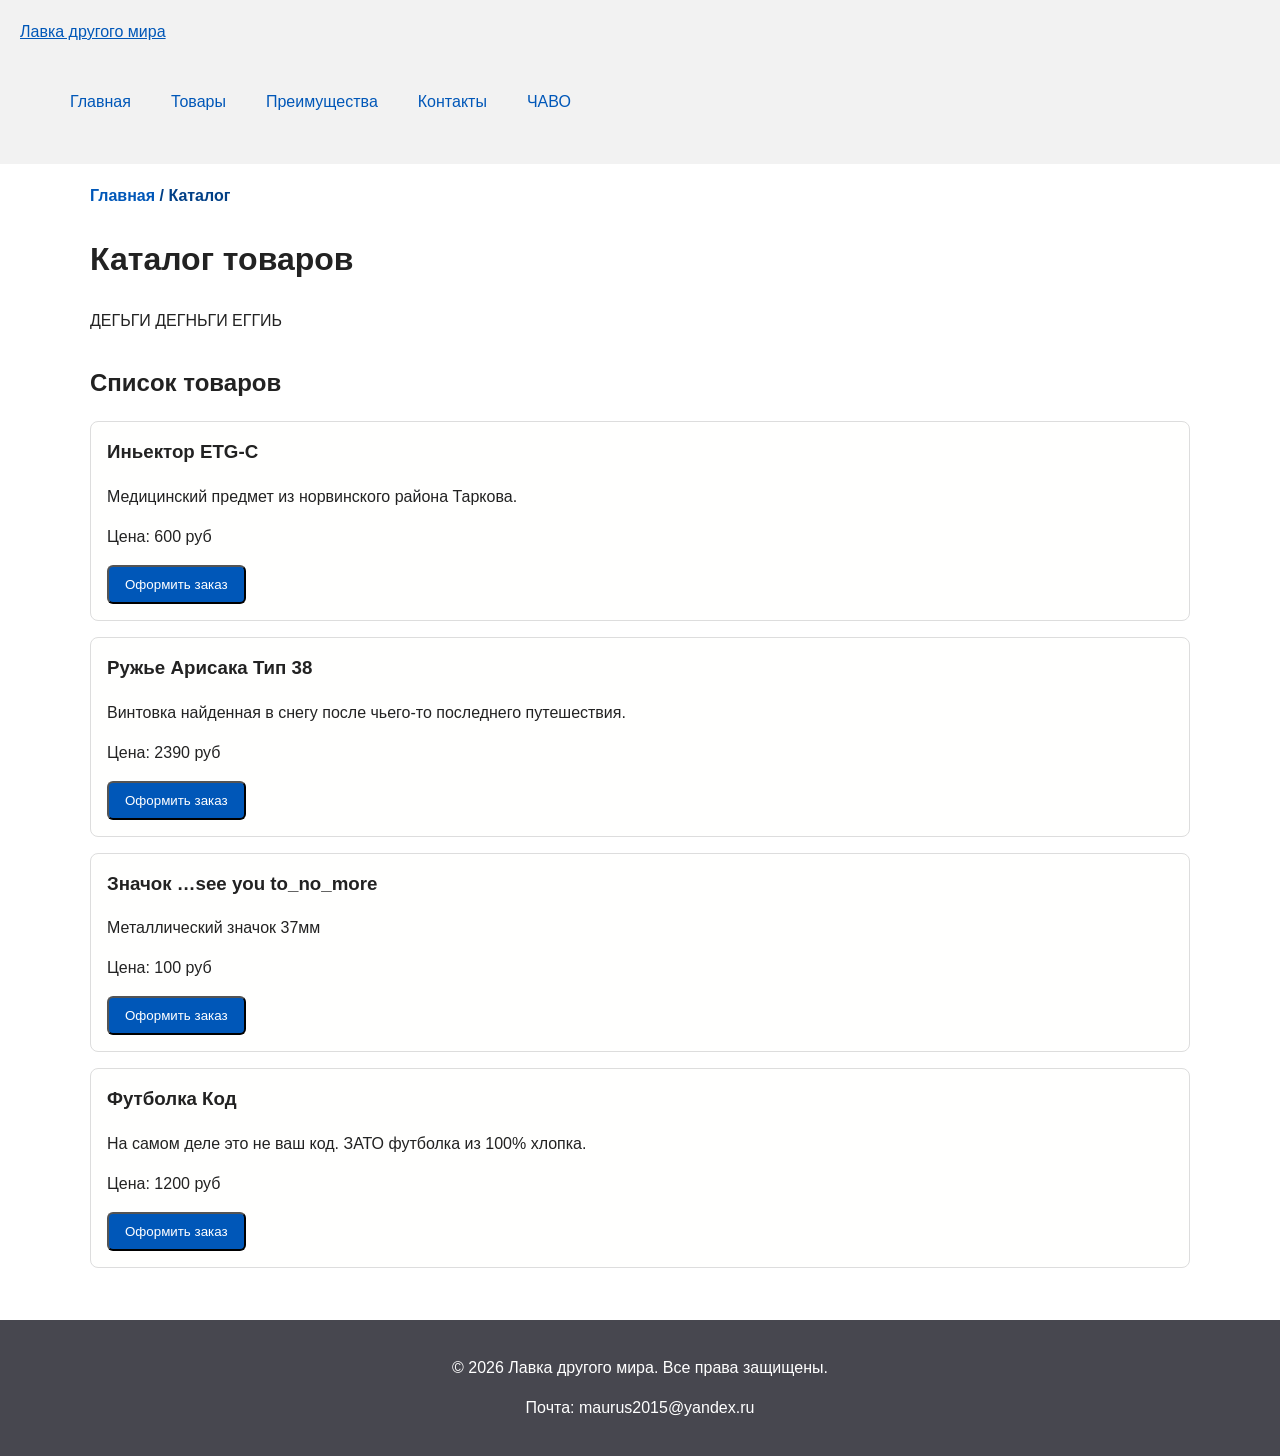
==== catalog.html @ cfc3235e "feat: multipage & hover highlights" ====
<!DOCTYPE html>
<html lang="ru">
<head>
    <meta charset="utf-8" />
    <meta name="viewport" content="width=device-width", initial-scale="1.0" />
    <meta name="description" content="Каталог товаров." />
    <title>Каталог товаров</title>
    <link rel="stylesheet" href="css/style.css" />
</head>
<body>
    <header>
        <div class="site-header">
            <a class="site-olog" href="index.html">Лавка другого мира</a>

            <nav class="site-nav" aria-label="Навигация">
                <ul class="site-nav__list">
                    <li><a href="index.html">Главная</a></li>
                    <li><a href="catalog.html">Товары</a></li>
                    <li><a href="index.html#advantages">Преимущества</a></li>
                    <li><a href="contacts.html">Контакты</a></li>
                    <li><a href="#faq">ЧАВО</a></li>
                </ul>
            </nav>
        </div>
    </header>

    <main>
        <nav class="breadcrumbs" aria-label="Хлебные крошки">
            <a href="index.html">Главная</a>
            <span>Каталог</span>
        </nav>

        <section class="section">
            <h1>Каталог товаров</h1>
            <p>
                ДЕГЬГИ ДЕГНЬГИ ЕГГИЬ
            </p>
        </section>
        <section class="section">
            <h2>Список товаров</h2>

            <article class="product-card">
                <h3>Иньектор ETG-C</h3>
                <p>Медицинский предмет из норвинского района Таркова.</p>
                <p>Цена: 600 руб</p>
                <button class="button product-card__button" type="button" data-product="etgc">Оформить заказ</button>
            </article>
            <article class="product-card">
                <h3>Ружье Арисака Тип 38</h3>
                <p>Винтовка найденная в снегу после чьего-то последнего путешествия.</p>
                <p>Цена: 2390 руб</p>
                <button class="button product-card__button" type="button" data-product="type38">Оформить заказ</button>
            </article>
            <article class="product-card">
                <h3>Значок …see you to_no_more</h3>
                <p>Металлический значок 37мм</p>
                <p>Цена: 100 руб</p>
                <button class="button product-card__button" type="button" data-product="badge1">Оформить заказ</button>
            </article>
            <article class="product-card">
                <h3>Футболка Код</h3>
                <p>На самом деле это не ваш код. ЗАТО футболка из 100% хлопка.</p>
                <p>Цена: 1200 руб</p>
                <button class="button product-card__button" type="button" data-product="shirt1">Оформить заказ</button>
            </article>

        </section>
    </main>

    <footer id="contacts">
        <p>&copy; 2026 Лавка другого мира. Все права защищены.</p>
        <p>Почта: maurus2015@yandex.ru</p>
    </footer>
</body>
</html>
---- css/style.css ----
﻿/*Переменные*/
:root {
    --color-background: #ffffff;
    --color-text: #222222;
    --color-header-background: #f2f2f2;
    --color-header-text: #222222;
    --color-footer-background: #47474f;
    --color-footer-text: #ffffff;
    --color-nav-text: #0057b8; /*#ff00dc;*/
    --color-site-logo: #000000;
    --color-hero-background: #eef5ff;
    --color-product-card-background: #fffffe;
    --color-product-card-border: #dddddd;
    --color-button: #0057b8;
    --color-primary: #0057b8;
    --color-button-hover: #003f86;
    --color-aside-info-border: #0057b8;
    --color-aside-info-background: #f7f7f7;
    --color-modal-backdrop: rgba(0,0,0,0.5);
    --color-form-field-border: #cccccc;
    --color-form-field-error: #b00020;
    --color-form-field-focus: #0057b8;
    --color-success-message-border: #168a2f;
    --color-success-message-background: #eefaf0;
    --color-button-focus: #528dde;
    --color-link-text: #0057b8;
    --color-link-hover: #063c78;
    --color-button-text: #ffffff;
    --radius-button: 6px;
    --container-width: 1100px;
    --space-md: 16px;
}

/*База*/
* {
    box-sizing: border-box;
}

html {
    scroll-behavior: smooth;
}

body {
    margin: 0;
    font-family: Arial, sans-serif;
    line-height: 1.5;
    color: var(--color-text);
    background-color: var(--color-background);
}

h1 {
    color: var(--color-header-text);
    font-size: 32px;
}

/*Общие элементы*/
header,
main,
footer {
    padding: 20px;
}

header {
    background-color: var(--color-header-background);
}

footer {
    background-color: var(--color-footer-background);
    color: var(--color-footer-text);
    text-align: center;
}
a {
    color: var(--color-link-text);
}
    a:hover {
        font-weight: bold;
    }
    a:focus-visible {
        outline: 2px solid var(--color-link-text);
        outline-offset: 3px;
    }
button {
    color: var(--color-button-text);
    background-color: var(--color-button);
    border-radius: var(--radius-button);
}
    button:hover {
        font-weight: bold;
        cursor: pointer;
    }
    button:disabled {
        opacity: 0.6;
        cursor: not-allowed;
    }
/*Компоненты страницы*/
.site-nav__list {
    padding: 0;
    margin: 16px 0 0;
    list-style: none;
    display: flex;
    justify-content: space-between;
    align-items: center;
    width: 14%;
    padding: 30px;
    max-width: 1600px;
}

    .site-nav__list a {
        color: var(--color-nav-text);
        text-decoration: none;
        padding: 20px;
    }

        .site-nav__list a:hover {
            text-decoration: underline;
        }

.site-logo {
    font-weight: bold;
    font-size: 25px;
    text-decoration: none;
    color: var(--color-site-logo);
    padding: 57px;
}

.hero {
    max-width: var(--container-width);
    margin: 0 auto 32px;
    padding: 32px 20px;
    background-color: var(--color-hero-background);
    border-radius: 12px;
}

.section {
    max-width: var(--container-width);
    margin: 0 auto 32px;
}

    .section h2 {
        margin-top: 0;
    }

.product-card {
    margin-bottom: 16px;
    padding: 16px;
    border: 1px solid var(--color-product-card-border);
    border-radius: 8px;
    background-color: var(--color-product-card-background)
}

    .product-card:hover {
        outline: 2px solid var(--color-product-card-border);
    }

    .product-card h3 {
        margin-top: 0;
    }

.button {
    display: inline-block;
    padding: 10px 16px;
    color: var(--color-button-text);
    background-color: var(--color-button);
    text-decoration: none;
    border-radius: var(--radius-button);
}

    .button:hover {
        background-color: var(--color-button-hover);
        
    }

.aside-info {
    max-width: var(--container-width);
    margin: 0 auto 32px;
    padding: 16px;
    border-left: 4px solid var(--color-aside-info-border);
    background-color: var(--color-aside-info-background);
}
/*Модальное окно*/
.order-dialog {
    width: min(100% - 32px, 560px);
    padding: 24px;
    border: none;
    border-radius: 12px;
}

    .order-dialog::backdrop {
        background-color: var(--color-modal-backdrop);
    }

.form-field {
    margin-bottom: 16px;
}

    .form-field label {
        display: block;
        margin-bottom: 6px;
    }

    .form-field input,
    .form-field select,
    .form-field textarea {
        width: 100%;
        padding: 10px 12px;
        border: 1px solid var(--color-form-field-border);
        border-radius: 6px;
        font: inherit;
    }

        .form-field input:hover,
        .form-field select:hover,
        .form-field textarea:hover {
            border-color: var(--color-link-hover);
        }

        .form-field input:focus-visible,
        .form-field select:focus-visible,
        .form-field textarea:focus-visible,
        .form-field button:focus-visible {
            outline: 2px solid var(--color-link-text);
            outline-offset: 3px;
        }

        .form-field input[type="checkbox"] {
            width: auto;
        }

    .form-field small {
        display: block;
        margin-top: 4px;
        color: #666666;
    }

    .form-field input:focus-visible,
    .form-field select:focus-visible,
    .form-field textarea:focus-visible,
    .form-actions button:focus-visible {
        outline: 2px solid var(--color-form-field-focus);
        outline-offset: 2px;
    }

[aria-invalid="true"] {
    border-color: var(--color-form-field-error);
}

.form-actions {
    display: flex;
    gap: 12px;
    margin-top: 20px;
}

.success-message {
    max-width: var(--container-width);
    margin: 24px auto;
    padding: 16px;
    border-left: 4px solid var(--color-success-message-border);
    background-color: var(--color-success-message-background);
}

.button:focus-visible {
    outline: 2px solid var(--color-button-focus);
    outline-offset: 3px;
}

.breadcrumbs {
    max-width: var(--container-width);
    margin: 0 auto var(--space-md);
    font-size: 16px;
    font-weight: bold;
    color: var(--color-button-hover);
}

    .breadcrumbs a {
        color: var(--color-primary);
        text-decoration: none;
    }

    .breadcrumbs span::before {
        content: " / ";
        color: var(--color-button-hover);
    }

:target {
    outline: 2px dashed var(--color-primary);
    outline-offset: 4px;
}
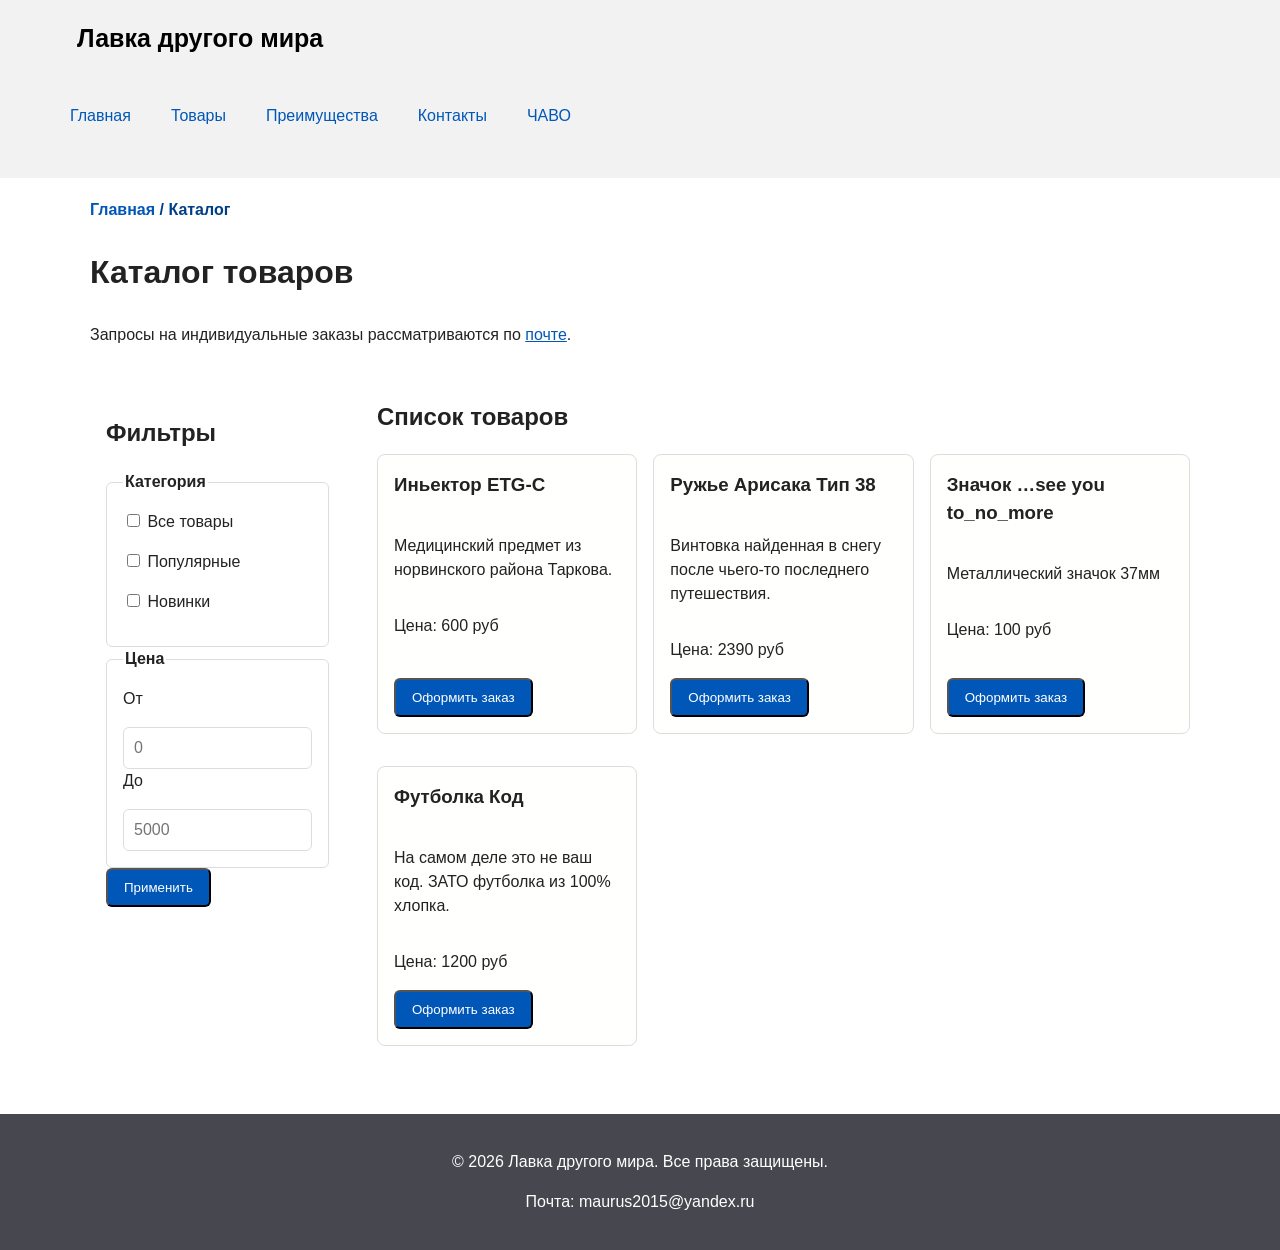
==== commit 3ad22ca4: "feat: add flex navigation and grid catalog layout" ====
--- a/catalog.html
+++ b/catalog.html
@@ -2,15 +2,18 @@
 <html lang="ru">
 <head>
     <meta charset="utf-8" />
-    <meta name="viewport" content="width=device-width", initial-scale="1.0" />
+    <meta name="viewport" content="width=device-width" , initial-scale="1.0" />
     <meta name="description" content="Каталог товаров." />
     <title>Каталог товаров</title>
     <link rel="stylesheet" href="css/style.css" />
+    <meta name="description"
+          content="Купить уникальный и бомбезный мерч разных игровых вселенных" />
+    <script src="js/main.js" defer></script>
 </head>
 <body>
     <header>
         <div class="site-header">
-            <a class="site-olog" href="index.html">Лавка другого мира</a>
+            <a class="site-logo" href="index.html">Лавка другого мира</a>
 
             <nav class="site-nav" aria-label="Навигация">
                 <ul class="site-nav__list">
@@ -33,37 +36,68 @@
         <section class="section">
             <h1>Каталог товаров</h1>
             <p>
-                ДЕГЬГИ ДЕГНЬГИ ЕГГИЬ
+                Запросы на индивидуальные заказы рассматриваются по <a href="contacts.html">почте</a>.
             </p>
         </section>
-        <section class="section">
-            <h2>Список товаров</h2>
+        <section class="catalog-layout">
+            <aside class="catalog-filters">
+                <h2>Фильтры</h2>
+                <form class="filters-form" action="#" method="get">
+                    <fieldset>
+                        <legend>Категория</legend>
+                        <label>
+                            <input type="checkbox" name="category" value="all" />
+                            Все товары
+                        </label>
+                        <label>
+                            <input type="checkbox" name="category" value="popular" />
+                            Популярные
+                        </label>
+                        <label>
+                            <input type="checkbox" name="category" value="new" />
+                            Новинки
+                        </label>
+                    </fieldset>
 
-            <article class="product-card">
-                <h3>Иньектор ETG-C</h3>
-                <p>Медицинский предмет из норвинского района Таркова.</p>
-                <p>Цена: 600 руб</p>
-                <button class="button product-card__button" type="button" data-product="etgc">Оформить заказ</button>
-            </article>
-            <article class="product-card">
-                <h3>Ружье Арисака Тип 38</h3>
-                <p>Винтовка найденная в снегу после чьего-то последнего путешествия.</p>
-                <p>Цена: 2390 руб</p>
-                <button class="button product-card__button" type="button" data-product="type38">Оформить заказ</button>
-            </article>
-            <article class="product-card">
-                <h3>Значок …see you to_no_more</h3>
-                <p>Металлический значок 37мм</p>
-                <p>Цена: 100 руб</p>
-                <button class="button product-card__button" type="button" data-product="badge1">Оформить заказ</button>
-            </article>
-            <article class="product-card">
-                <h3>Футболка Код</h3>
-                <p>На самом деле это не ваш код. ЗАТО футболка из 100% хлопка.</p>
-                <p>Цена: 1200 руб</p>
-                <button class="button product-card__button" type="button" data-product="shirt1">Оформить заказ</button>
-            </article>
-
+                    <fieldset>
+                        <legend>Цена</legend>
+                        <label for="price-from">От</label>
+                        <input id="price-form" name="price-form" type="number" min="0" placeholder="0" />
+                        <label for="price-to">До</label>
+                        <input id="price-to" name="price-to" type="number" min="0" placeholder="5000" />
+                    </fieldset>
+                    <button class="button" type="submit">Применить</button>
+                </form>
+            </aside>
+            <section class="catalog-products">
+                <h2>Список товаров</h2>
+                <div class="products-grid">
+                    <article class="product-card">
+                        <h3>Иньектор ETG-C</h3>
+                        <p>Медицинский предмет из норвинского района Таркова.</p>
+                        <p>Цена: 600 руб</p>
+                        <button class="button product-card__button" type="button" data-product="etgc">Оформить заказ</button>
+                    </article>
+                    <article class="product-card">
+                        <h3>Ружье Арисака Тип 38</h3>
+                        <p>Винтовка найденная в снегу после чьего-то последнего путешествия.</p>
+                        <p>Цена: 2390 руб</p>
+                        <button class="button product-card__button" type="button" data-product="type38">Оформить заказ</button>
+                    </article>
+                    <article class="product-card">
+                        <h3>Значок …see you to_no_more</h3>
+                        <p>Металлический значок 37мм</p>
+                        <p>Цена: 100 руб</p>
+                        <button class="button product-card__button" type="button" data-product="badge1">Оформить заказ</button>
+                    </article>
+                    <article class="product-card">
+                        <h3>Футболка Код</h3>
+                        <p>На самом деле это не ваш код. ЗАТО футболка из 100% хлопка.</p>
+                        <p>Цена: 1200 руб</p>
+                        <button class="button product-card__button" type="button" data-product="shirt1">Оформить заказ</button>
+                    </article>
+                </div>
+            </section>
         </section>
     </main>
 
--- a/css/style.css
+++ b/css/style.css
@@ -29,6 +29,7 @@
     --radius-button: 6px;
     --container-width: 1100px;
     --space-md: 16px;
+    --space-lg: 32px;
 }
 
 /*База*/
@@ -145,7 +146,9 @@
     padding: 16px;
     border: 1px solid var(--color-product-card-border);
     border-radius: 8px;
-    background-color: var(--color-product-card-background)
+    background-color: var(--color-product-card-background);
+    display: flex;
+    flex-direction: column;
 }
 
     .product-card:hover {
@@ -155,6 +158,17 @@
     .product-card h3 {
         margin-top: 0;
     }
+
+    .product-card .button {
+        margin-top: auto;
+        align-self: flex-start;
+    }
+
+.products-grid {
+    display: grid;
+    grid-template-columns: repeat(3, 1fr);
+    gap: var(--space-md);
+}
 
 .button {
     display: inline-block;
@@ -176,6 +190,48 @@
     padding: 16px;
     border-left: 4px solid var(--color-aside-info-border);
     background-color: var(--color-aside-info-background);
+}
+
+/*каталог*/
+.catalog-layout {
+    max-width: var(--container-width);
+    margin: 0 auto var(--space-lg);
+    display: grid;
+    grid-template-columns: 255px 1fr;
+    grid-template-areas: "filters products";
+    gap: var(--space-lg);
+}
+
+.catalog-filters {
+    grid-area: filters;
+    padding: var(--space-md);
+    border: 1px solid 2px;
+    border-radius: var(--radius-button);
+    background-color: var(--color-surface);
+}
+.catalog-products {
+    grid-area: products;
+}
+/*фильтры*/
+.filters-form fieldset {
+    margin: 0;
+    padding: var(--space-md);
+    border: 1px solid var(--color-product-card-border);
+    border-radius: var(--radius-button);
+}
+.filters-form legend {
+    font-weight: 700;
+}
+.filters-form label {
+    display: block;
+    margin-bottom: var(--space-md);
+}
+.filters-form input[type="number"] {
+    width: 100%;
+    padding: 8px 10px;
+    border: 1px solid var(--color-product-card-border);
+    border-radius: var(--radius-button);
+    font: inherit;
 }
 /*Модальное окно*/
 .order-dialog {
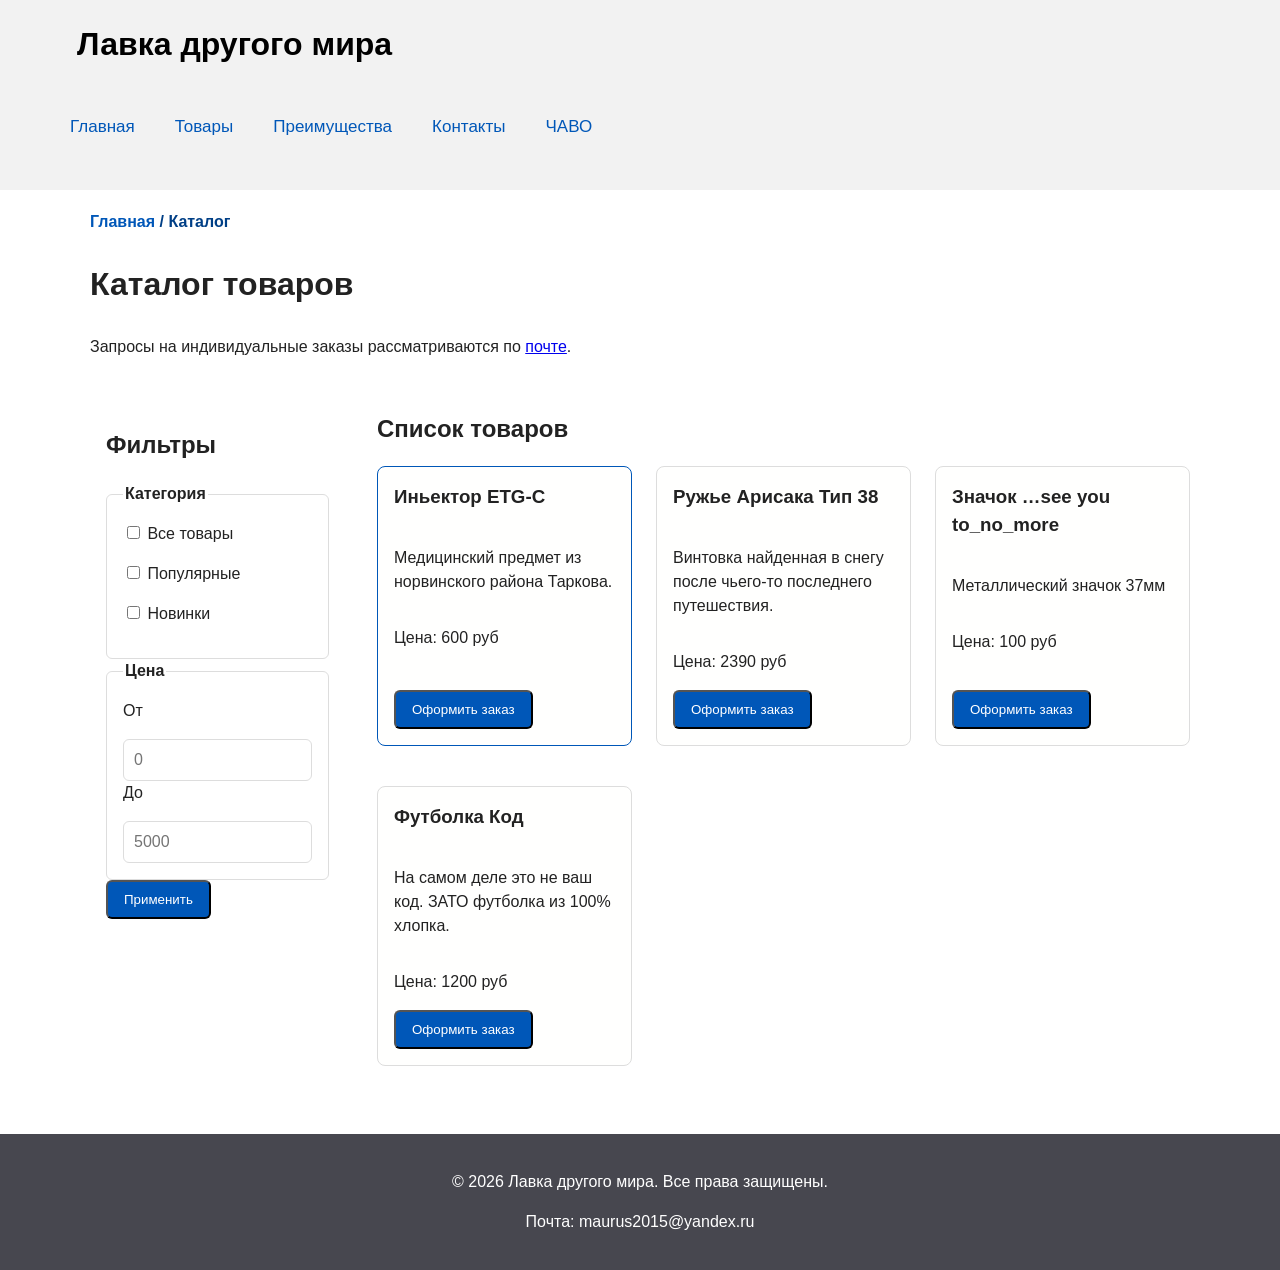
==== commit 22bda949: "refactor: apply BEM naming to CSS classes" ====
--- a/catalog.html
+++ b/catalog.html
@@ -11,17 +11,28 @@
     <script src="js/main.js" defer></script>
 </head>
 <body>
-    <header>
-        <div class="site-header">
-            <a class="site-logo" href="index.html">Лавка другого мира</a>
-
+    <header class="site-header">
+        <div class="site-header__inner">
+            <span class="site-header__logo">Лавка другого мира</span>
             <nav class="site-nav" aria-label="Навигация">
                 <ul class="site-nav__list">
-                    <li><a href="index.html">Главная</a></li>
-                    <li><a href="catalog.html">Товары</a></li>
-                    <li><a href="index.html#advantages">Преимущества</a></li>
-                    <li><a href="contacts.html">Контакты</a></li>
-                    <li><a href="#faq">ЧАВО</a></li>
+                    <li class="site-nav__item">
+                        <a class="site-nav__link site-nav__link--active" href="index.html">
+                            Главная
+                        </a>
+                    </li>
+                    <li class="site-nav__item">
+                        <a class="site-nav__link" href="catalog.html">Товары</a>
+                    </li>
+                    <li class="site-nav__item">
+                        <a class="site-nav__link" href="#advantages">Преимущества</a>
+                    </li>
+                    <li class="site-nav__item">
+                        <a class="site-nav__link" href="contacts.html">Контакты</a>
+                    </li>
+                    <li class="site-nav__item">
+                        <a class="site-nav__link" href="#faq">ЧАВО</a>
+                    </li>
                 </ul>
             </nav>
         </div>
@@ -29,9 +40,12 @@
 
     <main>
         <nav class="breadcrumbs" aria-label="Хлебные крошки">
-            <a href="index.html">Главная</a>
-            <span>Каталог</span>
+            <a class="breadcrumbs__link" href="index.html">Главная</a>
+            <span class="breadcrumbs__current">Каталог</span>
         </nav>
+        <p class="success-message" id="success-message" hidden>
+            Заказ оформлен! Ожидайте звонка или письма.
+        </p>
 
         <section class="section">
             <h1>Каталог товаров</h1>
@@ -72,33 +86,106 @@
             <section class="catalog-products">
                 <h2>Список товаров</h2>
                 <div class="products-grid">
-                    <article class="product-card">
-                        <h3>Иньектор ETG-C</h3>
-                        <p>Медицинский предмет из норвинского района Таркова.</p>
-                        <p>Цена: 600 руб</p>
-                        <button class="button product-card__button" type="button" data-product="etgc">Оформить заказ</button>
+                    <article class="product-card product-card--featured">
+                        <h3 class="product-card__title">Иньектор ETG-C</h3>
+                        <p class="product-card__description">Медицинский предмет из норвинского района Таркова.</p>
+                        <p class="product-card__price">Цена: 600 руб</p>
+                        <button class="button product-card__button"
+                                type="button"
+                                data-product="etgc">
+                            Оформить заказ
+                        </button>
                     </article>
                     <article class="product-card">
-                        <h3>Ружье Арисака Тип 38</h3>
-                        <p>Винтовка найденная в снегу после чьего-то последнего путешествия.</p>
-                        <p>Цена: 2390 руб</p>
-                        <button class="button product-card__button" type="button" data-product="type38">Оформить заказ</button>
+                        <h3 class="product-card__title">Ружье Арисака Тип 38</h3>
+                        <p class="product-card__description">Винтовка найденная в снегу после чьего-то последнего путешествия.</p>
+                        <p class="product-card__price">Цена: 2390 руб</p>
+                        <button class="button product-card__button"
+                                type="button"
+                                data-product="type38">
+                            Оформить заказ
+                        </button>
                     </article>
                     <article class="product-card">
-                        <h3>Значок …see you to_no_more</h3>
-                        <p>Металлический значок 37мм</p>
-                        <p>Цена: 100 руб</p>
-                        <button class="button product-card__button" type="button" data-product="badge1">Оформить заказ</button>
+                        <h3 class="product-card__title">Значок …see you to_no_more</h3>
+                        <p class="product-card__description">Металлический значок 37мм</p>
+                        <p class="product-card__price">Цена: 100 руб</p>
+                        <button class="button product-card__button"
+                                type="button"
+                                data-product="badge1">
+                            Оформить заказ
+                        </button>
                     </article>
                     <article class="product-card">
-                        <h3>Футболка Код</h3>
-                        <p>На самом деле это не ваш код. ЗАТО футболка из 100% хлопка.</p>
-                        <p>Цена: 1200 руб</p>
-                        <button class="button product-card__button" type="button" data-product="shirt1">Оформить заказ</button>
+                        <h3 class="product-card__title">Футболка Код</h3>
+                        <p class="product-card__description">На самом деле это не ваш код. ЗАТО футболка из 100% хлопка.</p>
+                        <p class="product-card__price">Цена: 1200 руб</p>
+                        <button class="button product-card__button"
+                                type="button"
+                                data-product="shirt1">
+                            Оформить заказ
+                        </button>
                     </article>
                 </div>
             </section>
         </section>
+        <dialog class="order-dialog" id="order-dialog" aria-labelledby="order-dialog-title">
+            <h2 id="order-dialog-title">Оформление заказа</h2>
+            <form class="order-form" id="order-form" action="#" method="post" novalidate>
+                <input id="selected-product" name="selected-product" type="hidden">
+                <div class="order-form__field">
+                    <label class="order-form__label" for="order-name">Имя</label>
+                    <input class="order-form__input"
+                           id="order-name"
+                           name="name"
+                           type="text"
+                           placeholder="Введите ваше имя"
+                           minlength="2"
+                           autocomplete="given-name" />
+                </div>
+                <div class="order-form__field">
+                    <label class="order-form__label" for="order-email">E-mail</label>
+                    <input class="order-form__input"
+                           id="order-email"
+                           name="email"
+                           type="email"
+                           placeholder="example@mail.ru"
+                           autocomplete="email" />
+                </div>
+                <div class="order-form__field">
+                    <label class="order-form__label" for="order-phone">Телефон</label>
+                    <input class="order-form__input"
+                           id="order-phone"
+                           name="phone"
+                           type="tel"
+                           inputmode="tel"
+                           placeholder="+7(900) 000-00-00"
+                           pattern="^\+7 ?\(?\d{3}\)? ?\d{3}-?\d{2}-?\d{2}$" />
+                </div>
+                <div class="order-form__field">
+                    <label class="order-form__label" for="order-comment">Комментарий</label>
+                    <textarea class="order-form__textarea"
+                              id="order-comment"
+                              name="comment"
+                              rows="4"
+                              placeholder="Укажите дополнительную информацию"></textarea>
+                </div>
+                <div class="order-form__field form-field--checkbox">
+                    <label>
+                        <input class="order-form__checkbox"
+                               id="order-agreement"
+                               name="agreement"
+                               type="checkbox"
+                               required />Я согласен-(а) на обработку данных
+                    </label>
+                </div>
+                <div class="order-form__actions">
+                    <button class="button button--secondary" type="button" id="close-order-dialog">Закрыть</button>
+                    <button class="button button--primary" type="submit">Отправить заявку</button>
+                </div>
+            </form>
+        </dialog>
+
     </main>
 
     <footer id="contacts">
--- a/css/style.css
+++ b/css/style.css
@@ -1,31 +1,27 @@
 ﻿/*Переменные*/
 :root {
+    --color-white: #ffffff;
     --color-background: #ffffff;
     --color-text: #222222;
     --color-header-background: #f2f2f2;
-    --color-header-text: #222222;
     --color-footer-background: #47474f;
     --color-footer-text: #ffffff;
-    --color-nav-text: #0057b8; /*#ff00dc;*/
+    --color-primary: #0057b8;
     --color-site-logo: #000000;
     --color-hero-background: #eef5ff;
     --color-product-card-background: #fffffe;
     --color-product-card-border: #dddddd;
-    --color-button: #0057b8;
-    --color-primary: #0057b8;
-    --color-button-hover: #003f86;
-    --color-aside-info-border: #0057b8;
+    --color-primary-hover: #003f86;
     --color-aside-info-background: #f7f7f7;
     --color-modal-backdrop: rgba(0,0,0,0.5);
     --color-form-field-border: #cccccc;
     --color-form-field-error: #b00020;
-    --color-form-field-focus: #0057b8;
     --color-success-message-border: #168a2f;
     --color-success-message-background: #eefaf0;
-    --color-button-focus: #528dde;
-    --color-link-text: #0057b8;
-    --color-link-hover: #063c78;
-    --color-button-text: #ffffff;
+    --color-accessibility-focus: #ff8d01;
+    --color-form-field-border: #063c78;
+    --color-discount-border: #49c159;
+    --color-featured-border: #0057b8;
     --radius-button: 6px;
     --container-width: 1100px;
     --space-md: 16px;
@@ -47,42 +43,57 @@
     line-height: 1.5;
     color: var(--color-text);
     background-color: var(--color-background);
+    min-height: 100vh;
+    display: flex;
+    flex-direction: column;
 }
 
 h1 {
-    color: var(--color-header-text);
+    color: var(--color-text);
     font-size: 32px;
 }
 
 /*Общие элементы*/
-header,
+.site-header,
 main,
 footer {
     padding: 20px;
 }
 
-header {
+.site-header {
     background-color: var(--color-header-background);
+}
+.site-header__logo {
+    font-weight: bold;
+    font-size: 32px;
+    text-decoration: none;
+    color: var(--color-site-logo);
+    padding: 57px;
 }
 
 footer {
     background-color: var(--color-footer-background);
     color: var(--color-footer-text);
     text-align: center;
-}
-a {
-    color: var(--color-link-text);
-}
-    a:hover {
+    margin-top: auto;
+}
+.site-nav {
+    color: var(--color-primary);
+    font-size: 17px;
+}
+.site-nav__link {
+    color: var(--color-primary);
+}
+    .site-nav__link:hover {
         font-weight: bold;
     }
-    a:focus-visible {
-        outline: 2px solid var(--color-link-text);
+    .site-nav__link:focus-visible {
+        outline: 2px solid var(--color-primary);
         outline-offset: 3px;
     }
 button {
-    color: var(--color-button-text);
-    background-color: var(--color-button);
+    color: var(--color-white);
+    background-color: var(--color-primary);
     border-radius: var(--radius-button);
 }
     button:hover {
@@ -106,23 +117,15 @@
     max-width: 1600px;
 }
 
-    .site-nav__list a {
+    .site-nav__list .site-nav__link {
         color: var(--color-nav-text);
         text-decoration: none;
         padding: 20px;
     }
 
-        .site-nav__list a:hover {
+        .site-nav__list .site-nav__link:hover {
             text-decoration: underline;
         }
-
-.site-logo {
-    font-weight: bold;
-    font-size: 25px;
-    text-decoration: none;
-    color: var(--color-site-logo);
-    padding: 57px;
-}
 
 .hero {
     max-width: var(--container-width);
@@ -142,8 +145,8 @@
     }
 
 .product-card {
-    margin-bottom: 16px;
-    padding: 16px;
+    margin-bottom: var(--space-md);
+    padding: var(--space-md);
     border: 1px solid var(--color-product-card-border);
     border-radius: 8px;
     background-color: var(--color-product-card-background);
@@ -155,6 +158,10 @@
         outline: 2px solid var(--color-product-card-border);
     }
 
+    .product-card--featured:hover {
+        outline: 2px solid var(--color-featured-border);
+    }
+
     .product-card h3 {
         margin-top: 0;
     }
@@ -164,31 +171,51 @@
         align-self: flex-start;
     }
 
+    .product-card--featured {
+        border-color: var(--color-featured-border);
+    }
+    
+    .product-card--discount {
+        border-color: var(--color-discount-border);
+    }
+
+    .product-card__title {
+        color: var(--color-text);
+    }
+
+    .product-card__description {
+        color: var(--color-text);
+    }
+
+    .product-card__price {
+        font-weight: 500;
+    }
+
 .products-grid {
     display: grid;
     grid-template-columns: repeat(3, 1fr);
-    gap: var(--space-md);
+    gap: 24px;
 }
 
 .button {
     display: inline-block;
     padding: 10px 16px;
-    color: var(--color-button-text);
-    background-color: var(--color-button);
+    color: var(--color-white);
+    background-color: var(--color-primary);
     text-decoration: none;
     border-radius: var(--radius-button);
 }
 
     .button:hover {
-        background-color: var(--color-button-hover);
-        
+        background-color: var(--color-primary-hover);
+        font-weight: bold;
     }
 
 .aside-info {
     max-width: var(--container-width);
     margin: 0 auto 32px;
     padding: 16px;
-    border-left: 4px solid var(--color-aside-info-border);
+    border-left: 4px solid var(--color-primary);
     background-color: var(--color-aside-info-background);
 }
 
@@ -245,18 +272,22 @@
         background-color: var(--color-modal-backdrop);
     }
 
-.form-field {
+.order-dialog__title {
+    margin-top: 0;
+}
+
+.order-form__field {
     margin-bottom: 16px;
 }
 
-    .form-field label {
+    .order-form__label {
         display: block;
         margin-bottom: 6px;
     }
 
-    .form-field input,
-    .form-field select,
-    .form-field textarea {
+    .order-form__input,
+    .order-form__select,
+    .order-form__textarea {
         width: 100%;
         padding: 10px 12px;
         border: 1px solid var(--color-form-field-border);
@@ -264,43 +295,35 @@
         font: inherit;
     }
 
-        .form-field input:hover,
-        .form-field select:hover,
-        .form-field textarea:hover {
-            border-color: var(--color-link-hover);
-        }
-
-        .form-field input:focus-visible,
-        .form-field select:focus-visible,
-        .form-field textarea:focus-visible,
-        .form-field button:focus-visible {
-            outline: 2px solid var(--color-link-text);
+    .order-form__input:hover,
+    .order-form__select:hover,
+    .order-form__textarea:hover {
+        border-color: var(--color-form-field-border);
+    }
+
+        .order-form__input:focus-visible,
+        .order-form__select:focus-visible,
+        .order-form__textarea:focus-visible,
+        .order-form__actions:focus-visible {
+            outline: 2px solid var(--color-primary);
             outline-offset: 3px;
         }
 
-        .form-field input[type="checkbox"] {
-            width: auto;
-        }
-
-    .form-field small {
+    .form-field--checkbox {
+        width: auto;
+    }
+
+    .order-form small {
         display: block;
         margin-top: 4px;
         color: #666666;
     }
 
-    .form-field input:focus-visible,
-    .form-field select:focus-visible,
-    .form-field textarea:focus-visible,
-    .form-actions button:focus-visible {
-        outline: 2px solid var(--color-form-field-focus);
-        outline-offset: 2px;
-    }
-
 [aria-invalid="true"] {
     border-color: var(--color-form-field-error);
 }
 
-.form-actions {
+.order-form__actions {
     display: flex;
     gap: 12px;
     margin-top: 20px;
@@ -309,13 +332,13 @@
 .success-message {
     max-width: var(--container-width);
     margin: 24px auto;
-    padding: 16px;
+    padding: var(--space-md);
     border-left: 4px solid var(--color-success-message-border);
     background-color: var(--color-success-message-background);
 }
 
 .button:focus-visible {
-    outline: 2px solid var(--color-button-focus);
+    outline: 5px solid var(--color-accessibility-focus);
     outline-offset: 3px;
 }
 
@@ -324,17 +347,22 @@
     margin: 0 auto var(--space-md);
     font-size: 16px;
     font-weight: bold;
-    color: var(--color-button-hover);
-}
-
-    .breadcrumbs a {
+    color: var(--color-primary-hover);
+}
+
+    .breadcrumbs__link {
         color: var(--color-primary);
         text-decoration: none;
     }
 
-    .breadcrumbs span::before {
+    .breadcrumbs__link:hover {
+        text-decoration: underline;
+        text-decoration-thickness: 3px;
+    }
+
+    .breadcrumbs__current::before {
         content: " / ";
-        color: var(--color-button-hover);
+        color: var(--color-primary-hover);
     }
 
 :target {
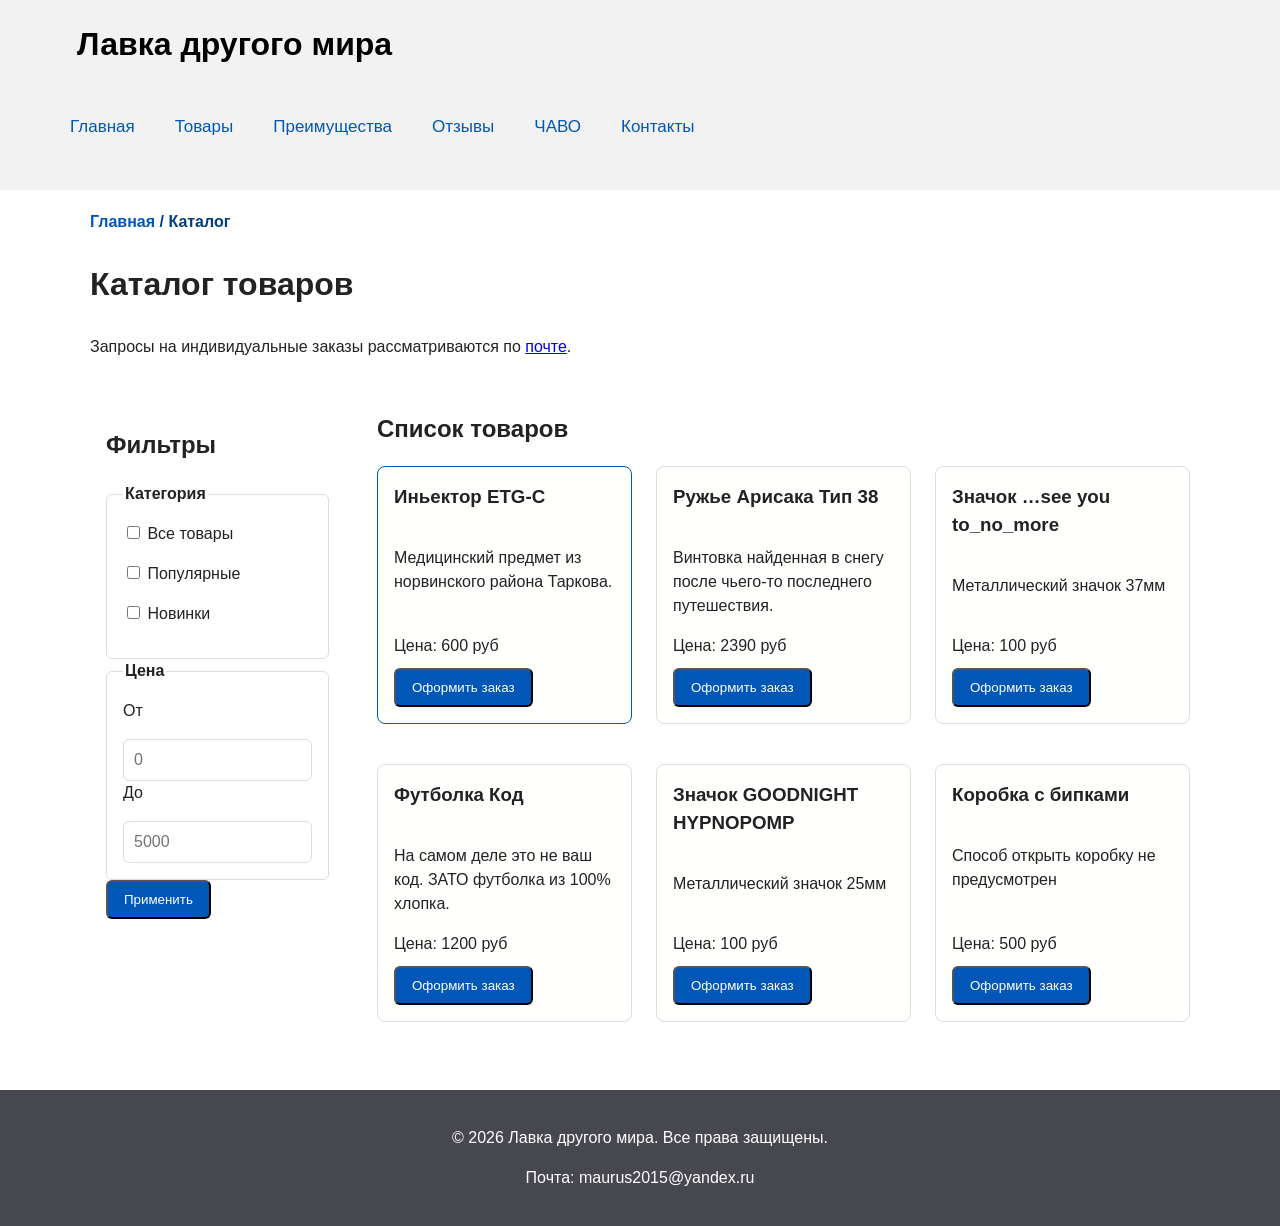
==== commit 0150f184: "feat: add reviews and faq pages, favicon" ====
--- a/catalog.html
+++ b/catalog.html
@@ -4,7 +4,8 @@
     <meta charset="utf-8" />
     <meta name="viewport" content="width=device-width" , initial-scale="1.0" />
     <meta name="description" content="Каталог товаров." />
-    <title>Каталог товаров</title>
+    <title>Каталог товаров лавки другого мира</title>
+    <link rel="icon" type="image/png" href="images/favicon.png" />
     <link rel="stylesheet" href="css/style.css" />
     <meta name="description"
           content="Купить уникальный и бомбезный мерч разных игровых вселенных" />
@@ -25,13 +26,16 @@
                         <a class="site-nav__link" href="catalog.html">Товары</a>
                     </li>
                     <li class="site-nav__item">
-                        <a class="site-nav__link" href="#advantages">Преимущества</a>
+                        <a class="site-nav__link" href="index.html#advantages">Преимущества</a>
+                    </li>
+                    <li class="site-nav__item">
+                        <a class="site-nav__link" href="reviews.html">Отзывы</a>
+                    </li>
+                    <li class="site-nav__item">
+                        <a class="site-nav__link" href="faq.html">ЧАВО</a>
                     </li>
                     <li class="site-nav__item">
                         <a class="site-nav__link" href="contacts.html">Контакты</a>
-                    </li>
-                    <li class="site-nav__item">
-                        <a class="site-nav__link" href="#faq">ЧАВО</a>
                     </li>
                 </ul>
             </nav>
@@ -126,6 +130,26 @@
                             Оформить заказ
                         </button>
                     </article>
+                    <article class="product-card">
+                        <h3 class="product-card__title">Значок GOODNIGHT HYPNOPOMP</h3>
+                        <p class="product-card__description">Металлический значок 25мм</p>
+                        <p class="product-card__price">Цена: 100 руб</p>
+                        <button class="button product-card__button"
+                                type="button"
+                                data-product="badge2">
+                            Оформить заказ
+                        </button>
+                    </article>
+                    <article class="product-card">
+                        <h3 class="product-card__title">Коробка с бипками</h3>
+                        <p class="product-card__description">Способ открыть коробку не предусмотрен</p>
+                        <p class="product-card__price">Цена: 500 руб</p>
+                        <button class="button product-card__button"
+                                type="button"
+                                data-product="bipkibox">
+                            Оформить заказ
+                        </button>
+                    </article>
                 </div>
             </section>
         </section>
--- a/css/style.css
+++ b/css/style.css
@@ -11,6 +11,9 @@
     --color-hero-background: #eef5ff;
     --color-product-card-background: #fffffe;
     --color-product-card-border: #dddddd;
+    --color-review-card-border: #16161d;
+    --color-review-card-product: #47474f;
+    --color-review-card-rating: #ebad19;
     --color-primary-hover: #003f86;
     --color-aside-info-background: #f7f7f7;
     --color-modal-backdrop: rgba(0,0,0,0.5);
@@ -143,7 +146,58 @@
     .section h2 {
         margin-top: 0;
     }
-
+/*карточки отзывов*/
+.reviews-grid {
+    display: grid;
+    grid-template-columns: repeat(3, 1fr);
+    gap: 24px;
+}
+
+.review-card {
+    border: 3px ridge var(--color-review-card-border);
+    border-radius: 4px;
+    padding: 18px;
+    background: rgb(91, 91, 79, 0.1);
+}
+
+.review-card__image {
+    width: 100%;
+    overflow: hidden;
+    margin-inline: auto;
+}
+
+    .review-card__image img {
+        width: 100%;
+        height: 100%;
+        object-fit: contain;
+        display: block;
+    }
+
+.review-card__product {
+    font-size: 14px;
+    color: var(--color-review-card-product);
+    font-weight: 550;
+    text-align: center;
+    margin-top: 2px;
+}
+
+.review-card__title {
+    font-size: 18px;
+    font-weight: 600;
+    text-align: center;
+    margin-bottom: 0;
+}
+
+.review-card__rating {
+    margin-top: 0;
+    margin-bottom: 10px;
+    color: var(--color-review-card-rating);
+    font-size: 30px;
+    letter-spacing: 2px;
+    text-align: center;
+}
+
+/*Карточки товаров*/
 .product-card {
     margin-bottom: var(--space-md);
     padding: var(--space-md);
@@ -167,7 +221,7 @@
     }
 
     .product-card .button {
-        margin-top: auto;
+        margin-top: 0;
         align-self: flex-start;
     }
 
@@ -189,6 +243,8 @@
 
     .product-card__price {
         font-weight: 500;
+        margin-top: auto;
+        margin-bottom: 10px;
     }
 
 .products-grid {
@@ -341,7 +397,7 @@
     outline: 5px solid var(--color-accessibility-focus);
     outline-offset: 3px;
 }
-
+/*хлеб хлеб*/
 .breadcrumbs {
     max-width: var(--container-width);
     margin: 0 auto var(--space-md);
@@ -368,4 +424,9 @@
 :target {
     outline: 2px dashed var(--color-primary);
     outline-offset: 4px;
+}
+/*faq*/
+.faq-answer {
+    margin-bottom: 34px;
+    font-size: 18px;
 }
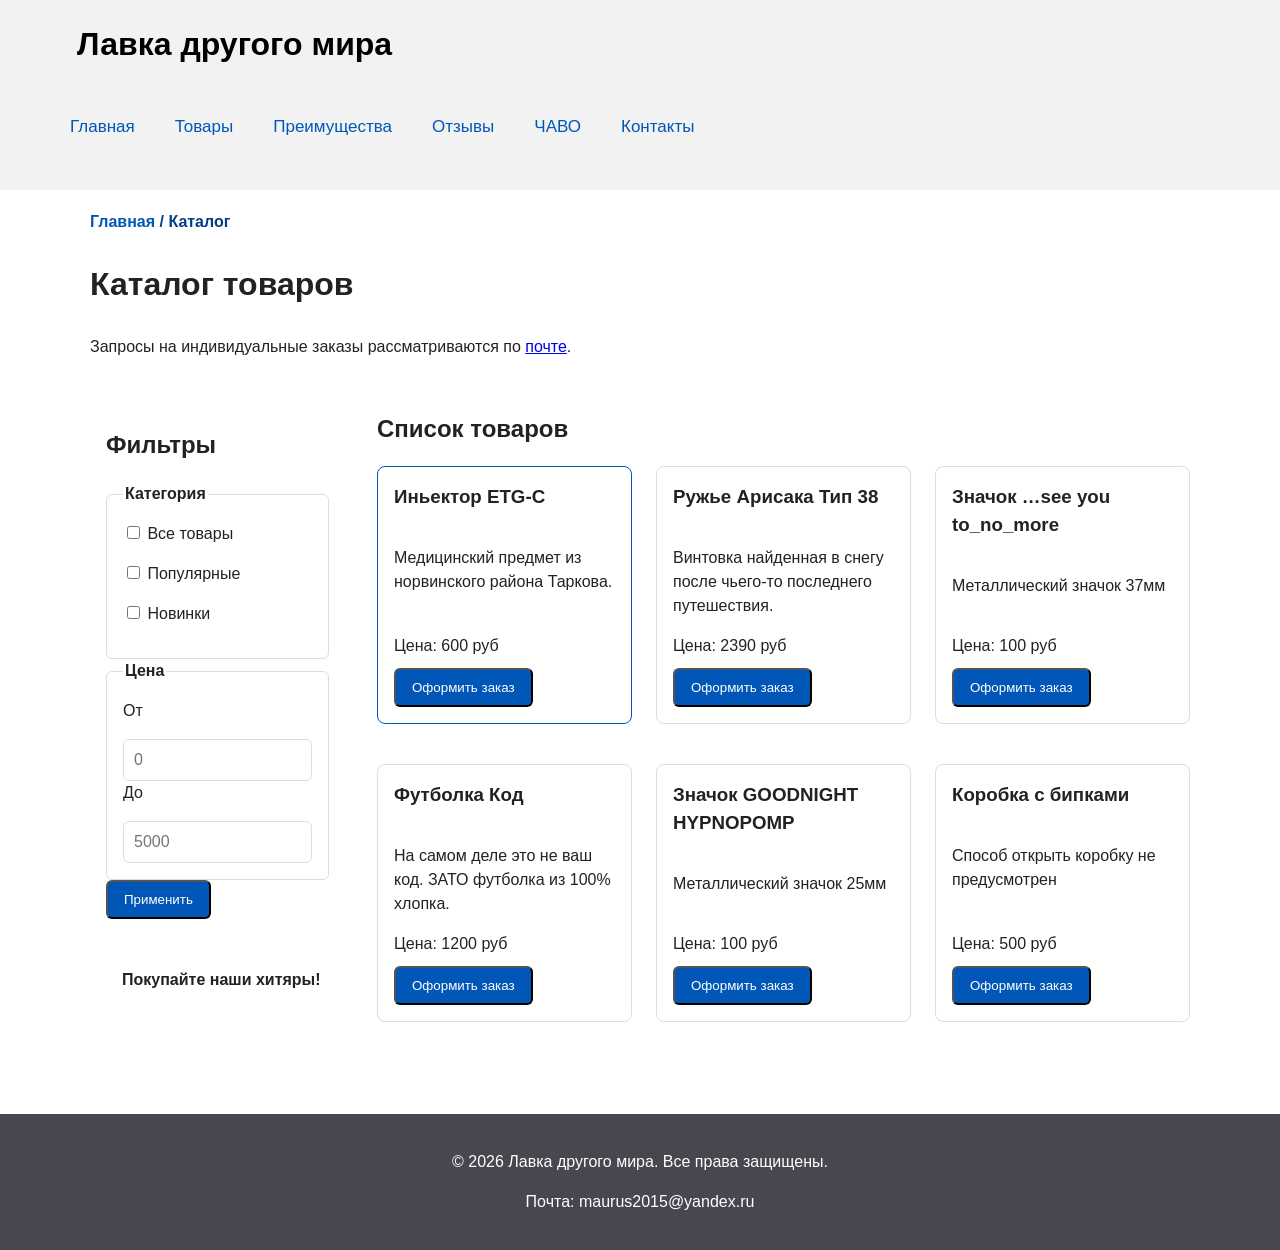
==== commit 52286ee4: "fix: adjustments to match kr requirements" ====
--- a/catalog.html
+++ b/catalog.html
@@ -90,7 +90,7 @@
             <section class="catalog-products">
                 <h2>Список товаров</h2>
                 <div class="products-grid">
-                    <article class="product-card product-card--featured">
+                    <article class="product-card product-card--featured" id="etgc">
                         <h3 class="product-card__title">Иньектор ETG-C</h3>
                         <p class="product-card__description">Медицинский предмет из норвинского района Таркова.</p>
                         <p class="product-card__price">Цена: 600 руб</p>
@@ -100,7 +100,7 @@
                             Оформить заказ
                         </button>
                     </article>
-                    <article class="product-card">
+                    <article class="product-card" id="type38">
                         <h3 class="product-card__title">Ружье Арисака Тип 38</h3>
                         <p class="product-card__description">Винтовка найденная в снегу после чьего-то последнего путешествия.</p>
                         <p class="product-card__price">Цена: 2390 руб</p>
@@ -110,7 +110,7 @@
                             Оформить заказ
                         </button>
                     </article>
-                    <article class="product-card">
+                    <article class="product-card" id="badge1">
                         <h3 class="product-card__title">Значок …see you to_no_more</h3>
                         <p class="product-card__description">Металлический значок 37мм</p>
                         <p class="product-card__price">Цена: 100 руб</p>
@@ -120,7 +120,7 @@
                             Оформить заказ
                         </button>
                     </article>
-                    <article class="product-card">
+                    <article class="product-card" id="shirt1">
                         <h3 class="product-card__title">Футболка Код</h3>
                         <p class="product-card__description">На самом деле это не ваш код. ЗАТО футболка из 100% хлопка.</p>
                         <p class="product-card__price">Цена: 1200 руб</p>
@@ -130,7 +130,7 @@
                             Оформить заказ
                         </button>
                     </article>
-                    <article class="product-card">
+                    <article class="product-card" id="badge2">
                         <h3 class="product-card__title">Значок GOODNIGHT HYPNOPOMP</h3>
                         <p class="product-card__description">Металлический значок 25мм</p>
                         <p class="product-card__price">Цена: 100 руб</p>
@@ -140,7 +140,7 @@
                             Оформить заказ
                         </button>
                     </article>
-                    <article class="product-card">
+                    <article class="product-card" id="bipkibox">
                         <h3 class="product-card__title">Коробка с бипками</h3>
                         <p class="product-card__description">Способ открыть коробку не предусмотрен</p>
                         <p class="product-card__price">Цена: 500 руб</p>
@@ -151,6 +151,7 @@
                         </button>
                     </article>
                 </div>
+                <span class="product-grid__badge">Покупайте наши хитяры!</span>
             </section>
         </section>
         <dialog class="order-dialog" id="order-dialog" aria-labelledby="order-dialog-title">
--- a/css/style.css
+++ b/css/style.css
@@ -138,6 +138,10 @@
     border-radius: 12px;
 }
 
+.hero__title {
+    margin-top: 0;
+}
+
 .section {
     max-width: var(--container-width);
     margin: 0 auto 32px;
@@ -179,6 +183,8 @@
     font-weight: 550;
     text-align: center;
     margin-top: 2px;
+    text-decoration: none;
+    display: block;
 }
 
 .review-card__title {
@@ -247,6 +253,13 @@
         margin-bottom: 10px;
     }
 
+.product-grid__badge {
+    position: relative;
+    top: -70px;
+    right: 255px;
+    font-weight: 550;
+}
+
 .products-grid {
     display: grid;
     grid-template-columns: repeat(3, 1fr);
@@ -322,6 +335,7 @@
     padding: 24px;
     border: none;
     border-radius: 12px;
+    z-index: 999;
 }
 
     .order-dialog::backdrop {
